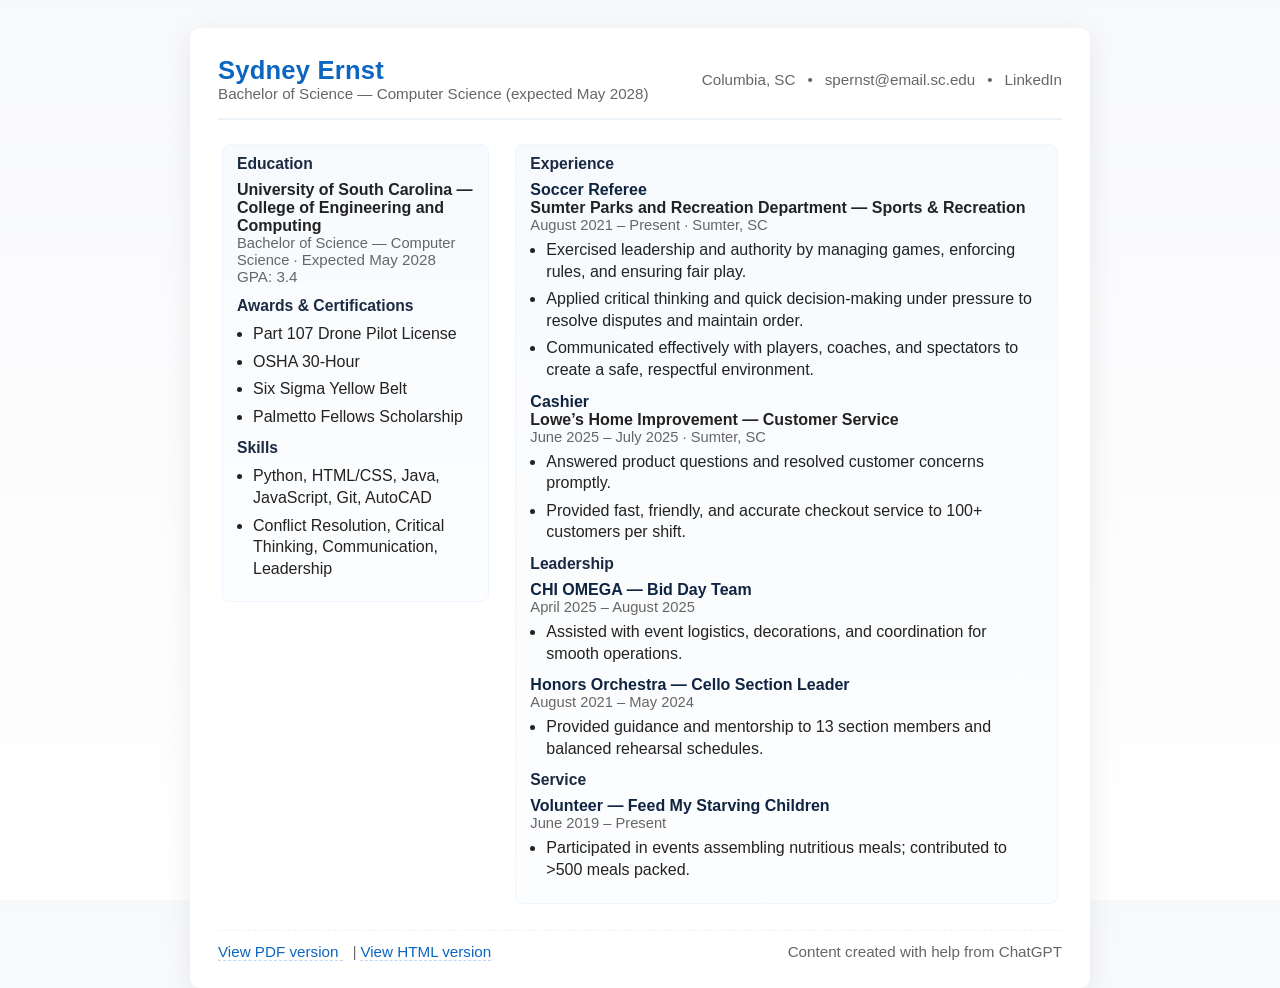
==== resume.html @ a9b44970 "made resume html and uploaded my resume pdf" ====
<!-- this HTML content was created by ChatGPT -->
<!doctype html>
<html lang="en">
<head>
  <meta charset="utf-8" />
  <meta name="viewport" content="width=device-width,initial-scale=1" />
  <title>Sydney Ernst — Resume</title>
  <style>
    :root{
      --accent:#0b66c2;
      --muted:#666;
      --bg:#f8f9fb;
      --card:#ffffff;
      --max-width:900px;
      --gap:18px;
      --radius:10px;
      font-family: "Segoe UI", Roboto, "Helvetica Neue", Arial, sans-serif;
    }

    html,body{height:100%}
    body{
      margin:0;
      background:linear-gradient(180deg,var(--bg),#fff);
      display:flex;
      align-items:flex-start;
      justify-content:center;
      padding:28px;
      color:#222;
      -webkit-font-smoothing:antialiased;
    }

    .resume {
      width:100%;
      max-width:var(--max-width);
      background:var(--card);
      border-radius:var(--radius);
      box-shadow:0 8px 30px rgba(20,30,50,0.08);
      padding:28px;
      box-sizing:border-box;
    }

    header{
      display:flex;
      flex-wrap:wrap;
      align-items:center;
      justify-content:space-between;
      gap:12px;
      border-bottom:2px solid #eef3f8;
      padding-bottom:16px;
      margin-bottom:18px;
    }

    .name {
      font-size:1.6rem;
      font-weight:700;
      color:var(--accent);
      letter-spacing:0.2px;
    }

    .contact {
      font-size:0.95rem;
      color:var(--muted);
      display:flex;
      gap:12px;
      flex-wrap:wrap;
      align-items:center;
    }

    .contact a { color:var(--muted); text-decoration:none; }
    .contact a:hover { text-decoration:underline; }

    .grid {
      display:grid;
      grid-template-columns: 1fr 2fr;
      gap:var(--gap);
    }

    /* On small screens, make a single column */
    @media (max-width:760px){
      .grid { grid-template-columns: 1fr; }
      header{flex-direction:column;align-items:flex-start}
    }

    .card {
      background:transparent;
      padding:6px 4px;
    }

    .section-title{
      font-weight:700;
      color:#1a2a42;
      margin-bottom:8px;
      font-size:0.98rem;
    }

    .box {
      padding:10px 14px;
      border-radius:8px;
      background:linear-gradient(180deg, rgba(11,102,194,0.03), rgba(11,102,194,0.01));
      border:1px solid #eef6ff;
    }

    .left .box { min-height: 120px; }

    .edu-item, .exp-item {
      margin-bottom:12px;
    }

    .muted { color:var(--muted); font-size:0.95rem; }

    .role { font-weight:600; color:#0f2440; }
    .org { font-weight:600; }
    .meta { color:var(--muted); font-size:0.92rem; }

    ul.simple { padding-left:1rem; margin:6px 0 12px 0; }
    ul.simple li { margin-bottom:6px; line-height:1.35; }

    footer {
      margin-top:20px;
      border-top:1px dashed #eef3f8;
      padding-top:12px;
      font-size:0.9rem;
      color:var(--muted);
      display:flex;
      justify-content:space-between;
      gap:12px;
      flex-wrap:wrap;
    }

    /* small helper */
    .pdf-link { font-size:0.95rem; text-decoration:none; color:var(--accent); border-bottom:1px dashed rgba(11,102,194,0.25); }
  </style>
</head>
<body>
  <main class="resume" role="main" aria-label="Resume for Sydney Ernst">
    <header>
      <div>
        <div class="name">Sydney Ernst</div>
        <div class="muted">Bachelor of Science — Computer Science (expected May 2028)</div>
      </div>

      <div class="contact" aria-hidden="false">
        <span>Columbia, SC</span>
        <span>•</span>
        <span><a href="mailto:spernst@email.sc.edu">spernst@email.sc.edu</a></span>
        <span>•</span>
        <span><a href="#" title="LinkedIn profile (update link)">LinkedIn</a></span>
      </div>
    </header>

    <div class="grid" role="region" aria-label="resume content">
      <!-- LEFT COLUMN -->
      <aside class="left card" aria-labelledby="left-column">
        <div id="left-column" class="box">
          <div class="section">
            <div class="section-title">Education</div>
            <div class="edu-item">
              <div class="org">University of South Carolina — College of Engineering and Computing</div>
              <div class="meta">Bachelor of Science — Computer Science · <span class="muted">Expected May 2028</span></div>
              <div class="muted">GPA: 3.4</div>
            </div>
          </div>

          <div class="section" style="margin-top:10px">
            <div class="section-title">Awards &amp; Certifications</div>
            <ul class="simple">
              <li>Part 107 Drone Pilot License</li>
              <li>OSHA 30-Hour</li>
              <li>Six Sigma Yellow Belt</li>
              <li>Palmetto Fellows Scholarship</li>
            </ul>
          </div>

          <div class="section" style="margin-top:10px">
            <div class="section-title">Skills</div>
            <ul class="simple">
              <li>Python, HTML/CSS, Java, JavaScript, Git, AutoCAD</li>
              <li>Conflict Resolution, Critical Thinking, Communication, Leadership</li>
            </ul>
          </div>
        </div>
      </aside>

      <!-- RIGHT COLUMN -->
      <section class="right card" aria-labelledby="right-column">
        <div id="right-column" class="box">
          <div class="section">
            <div class="section-title">Experience</div>

            <div class="exp-item">
              <div class="role">Soccer Referee</div>
              <div class="org">Sumter Parks and Recreation Department — Sports &amp; Recreation</div>
              <div class="meta">August 2021 – Present · Sumter, SC</div>
              <ul class="simple">
                <li>Exercised leadership and authority by managing games, enforcing rules, and ensuring fair play.</li>
                <li>Applied critical thinking and quick decision-making under pressure to resolve disputes and maintain order.</li>
                <li>Communicated effectively with players, coaches, and spectators to create a safe, respectful environment.</li>
              </ul>
            </div>

            <div class="exp-item">
              <div class="role">Cashier</div>
              <div class="org">Lowe’s Home Improvement — Customer Service</div>
              <div class="meta">June 2025 – July 2025 · Sumter, SC</div>
              <ul class="simple">
                <li>Answered product questions and resolved customer concerns promptly.</li>
                <li>Provided fast, friendly, and accurate checkout service to 100+ customers per shift.</li>
              </ul>
            </div>
          </div>

          <div class="section" style="margin-top:8px">
            <div class="section-title">Leadership</div>
            <div class="exp-item">
              <div class="role">CHI OMEGA — Bid Day Team</div>
              <div class="meta">April 2025 – August 2025</div>
              <ul class="simple">
                <li>Assisted with event logistics, decorations, and coordination for smooth operations.</li>
              </ul>
            </div>

            <div class="exp-item">
              <div class="role">Honors Orchestra — Cello Section Leader</div>
              <div class="meta">August 2021 – May 2024</div>
              <ul class="simple">
                <li>Provided guidance and mentorship to 13 section members and balanced rehearsal schedules.</li>
              </ul>
            </div>
          </div>

          <div class="section" style="margin-top:8px">
            <div class="section-title">Service</div>
            <div class="exp-item">
              <div class="role">Volunteer — Feed My Starving Children</div>
              <div class="meta">June 2019 – Present</div>
              <ul class="simple">
                <li>Participated in events assembling nutritious meals; contributed to >500 meals packed.</li>
              </ul>
            </div>
          </div>

        </div>
      </section>
    </div>

    <footer>
      <div>
        <a class="pdf-link" href="files/Sydney Ernst Resume.pdf" target="_blank" rel="noopener">
          View PDF version
        </a>
        <span style="margin-left:10px;color:var(--muted)">|</span>
        <a class="pdf-link" href="resume.html">View HTML version</a>
      </div>

      <div class="muted">Content created with help from ChatGPT</div>
    </footer>
  </main>
</body>
</html>
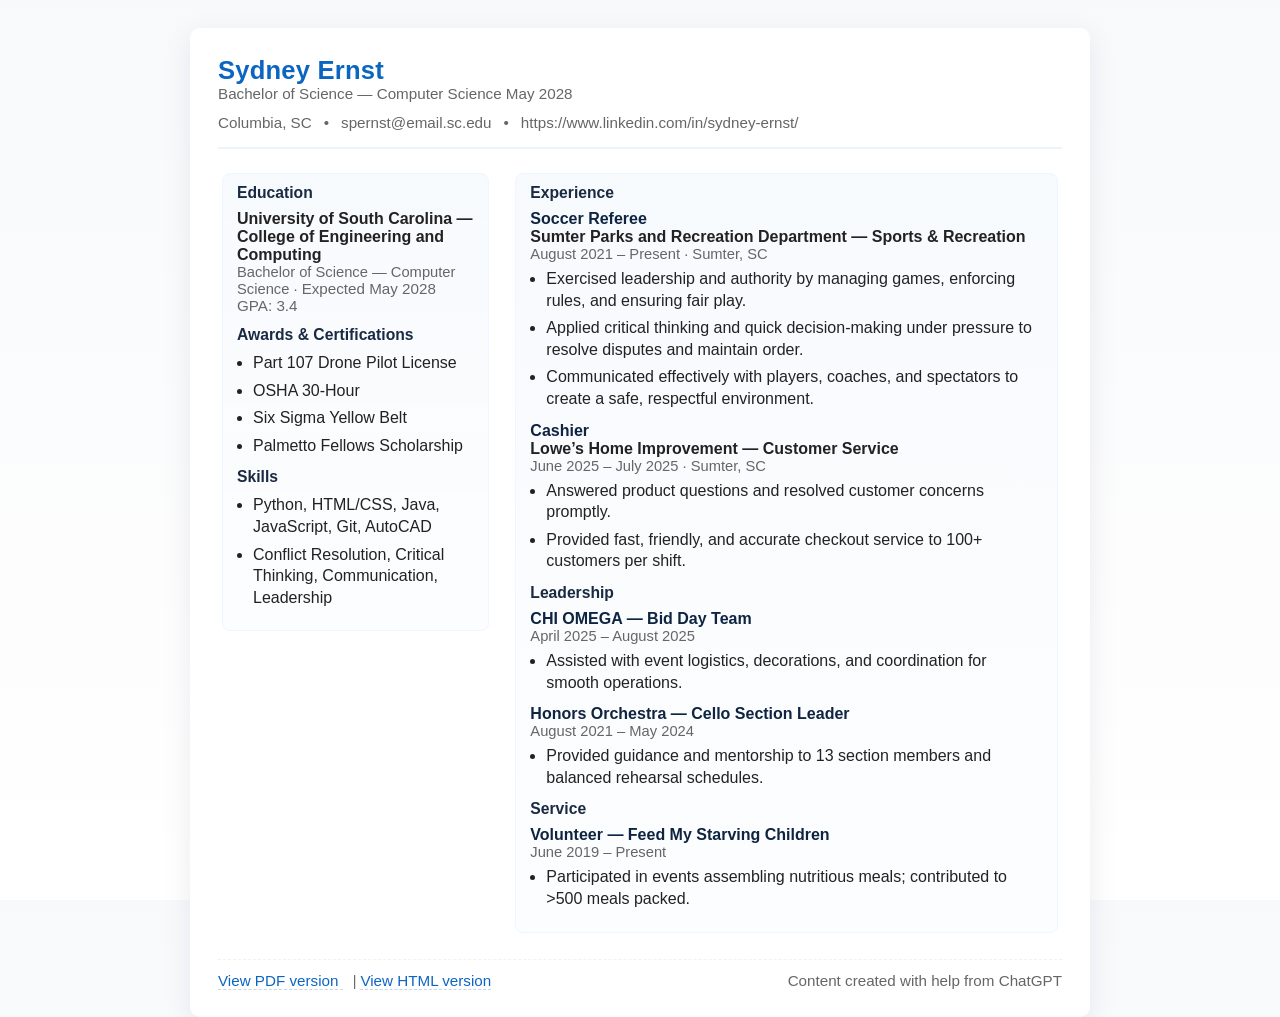
==== commit 2f61d2e0: "Added updated resume and put linkedin" ====
--- a/resume.html
+++ b/resume.html
@@ -136,7 +136,7 @@
     <header>
       <div>
         <div class="name">Sydney Ernst</div>
-        <div class="muted">Bachelor of Science — Computer Science (expected May 2028)</div>
+        <div class="muted">Bachelor of Science — Computer Science May 2028</div>
       </div>
 
       <div class="contact" aria-hidden="false">
@@ -144,7 +144,7 @@
         <span>•</span>
         <span><a href="mailto:spernst@email.sc.edu">spernst@email.sc.edu</a></span>
         <span>•</span>
-        <span><a href="#" title="LinkedIn profile (update link)">LinkedIn</a></span>
+        <span><a href="#" title="LinkedIn profile">https://www.linkedin.com/in/sydney-ernst/</a></span>
       </div>
     </header>
 
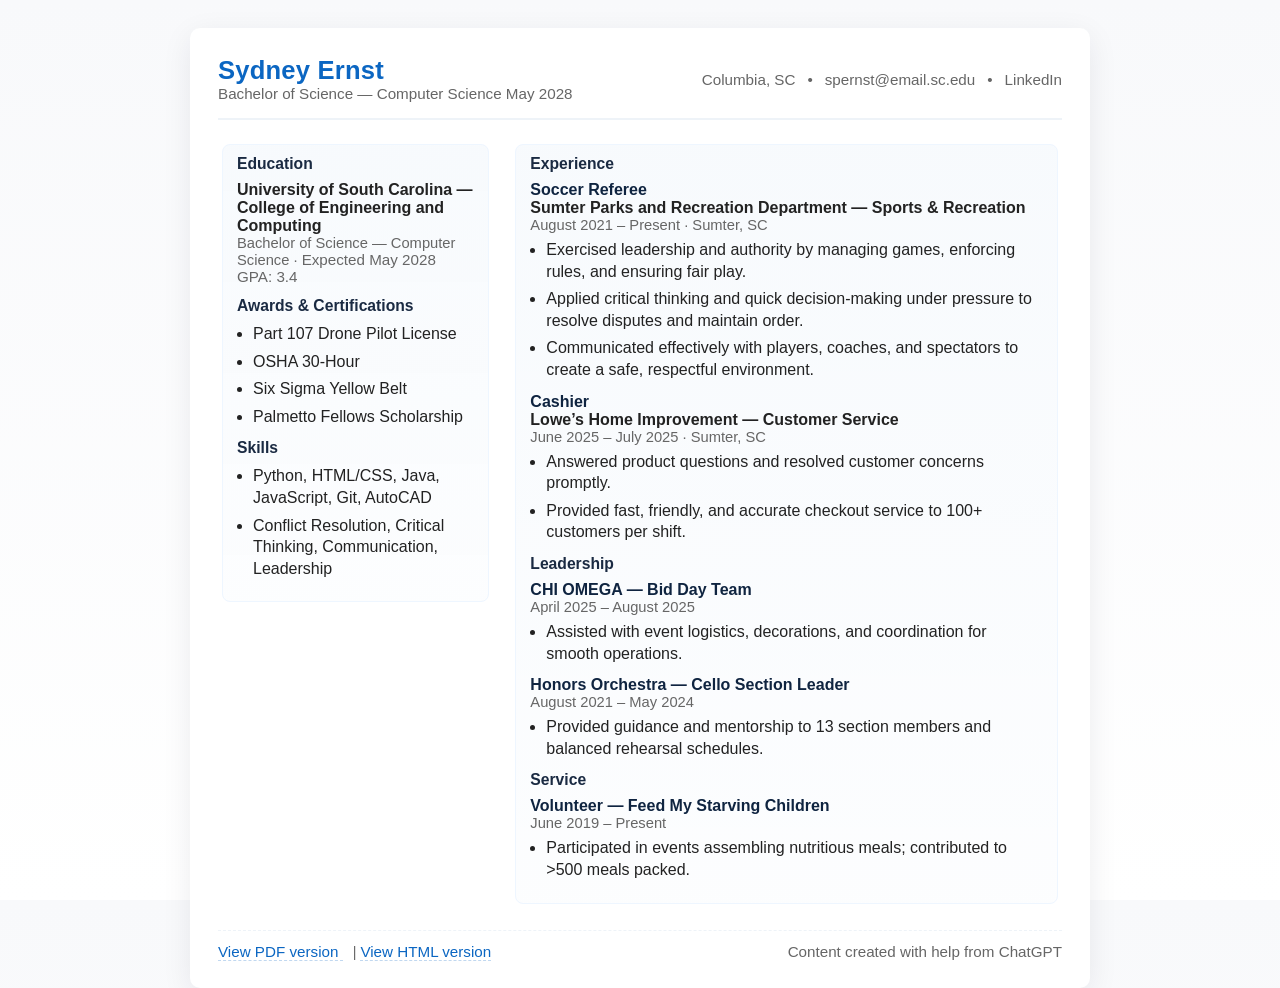
==== commit 2d76793a: "linkedin" ====
--- a/resume.html
+++ b/resume.html
@@ -144,7 +144,7 @@
         <span>•</span>
         <span><a href="mailto:spernst@email.sc.edu">spernst@email.sc.edu</a></span>
         <span>•</span>
-        <span><a href="#" title="LinkedIn profile">https://www.linkedin.com/in/sydney-ernst/</a></span>
+        <span><a href="https://www.linkedin.com/in/sydney-ernst/" title="LinkedIn profile">LinkedIn</a></span>
       </div>
     </header>
 
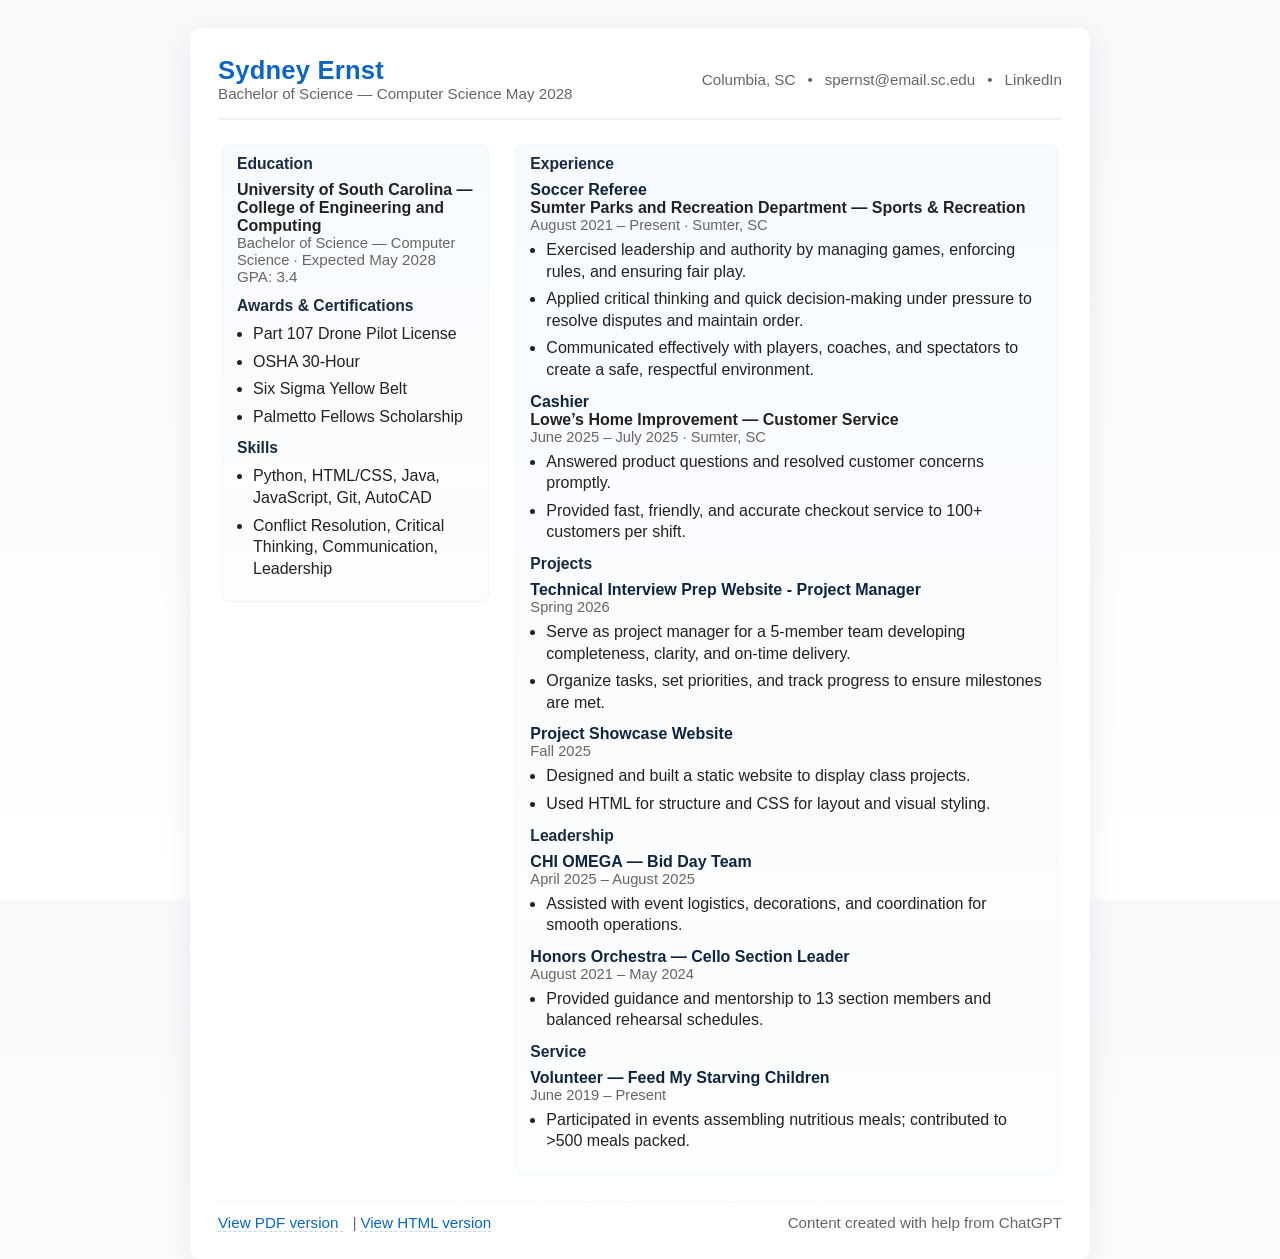
==== commit 5def9b14: "Added projects section to resume.html" ====
--- a/resume.html
+++ b/resume.html
@@ -210,6 +210,26 @@
           </div>
 
           <div class="section" style="margin-top:8px">
+            <div class="section-title">Projects</div>
+            <div class="exp-item">
+              <div class="role">Technical Interview Prep Website - Project Manager</div>
+              <div class="meta">Spring 2026</div>
+              <ul class="simple">
+                <li>Serve as project manager for a 5-member team developing completeness, clarity, and on-time delivery.</li>
+                <li>Organize tasks, set priorities, and track progress to ensure milestones are met.</li>
+              </ul>
+            </div>
+
+            <div class="exp-item">
+              <div class="role">Project Showcase Website</div>
+              <div class="meta">Fall 2025</div>
+              <ul class="simple">
+                <li>Designed and built a static website to display class projects.</li>
+                <li>Used HTML for structure and CSS for layout and visual styling.</li>
+              </ul>
+            </div>
+
+          <div class="section" style="margin-top:8px">
             <div class="section-title">Leadership</div>
             <div class="exp-item">
               <div class="role">CHI OMEGA — Bid Day Team</div>
